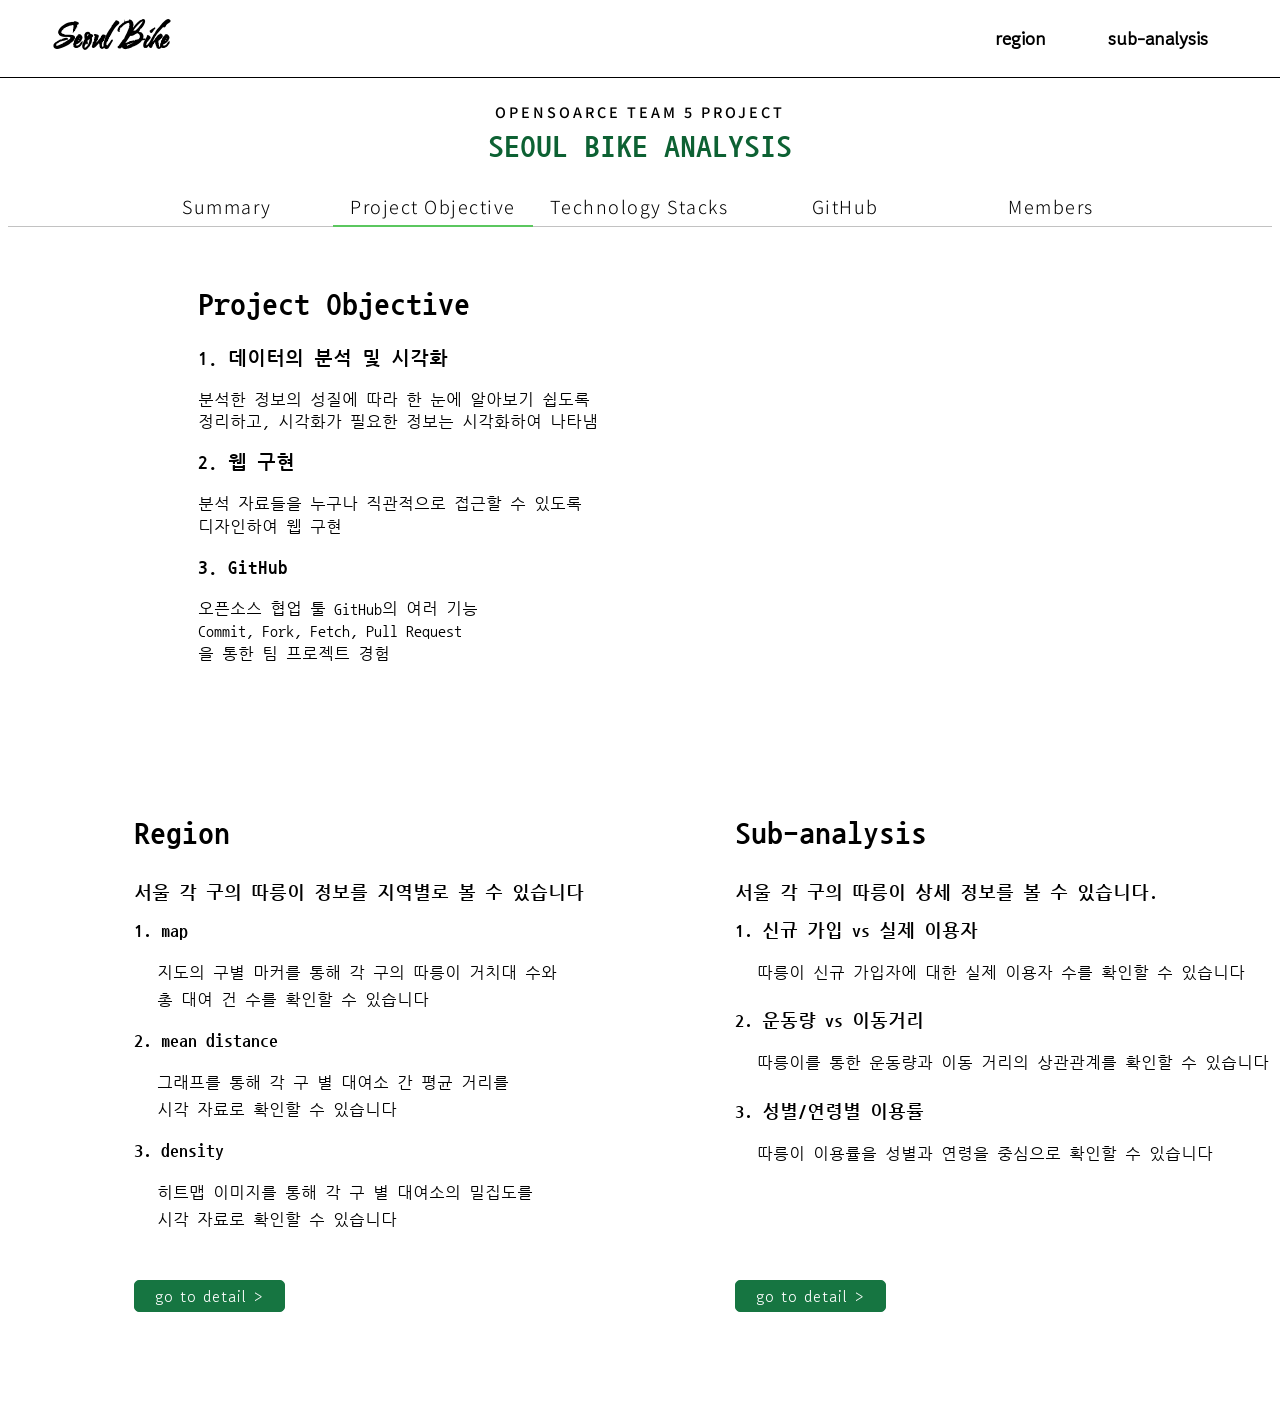
==== main-1.html @ 70236414 "Add files via upload" ====
<!DOCTYPE html>
<html lang="en">
<head>
    <meta charset="UTF-8">
    <title>따릉이</title>
    <link rel="preconnect" href="https://fonts.googleapis.com">
    <link rel="preconnect" href="https://fonts.gstatic.com" crossorigin>
    <link href="https://fonts.googleapis.com/css2?family=Gowun+Dodum&family=Nanum+Gothic+Coding:wght@400;700&family=Noto+Sans+KR:wght@100;300;400;500&family=Water+Brush&display=swap" rel="stylesheet">
    <link rel="stylesheet" href="main.css">
</head>
<body>
    <header id = "menubar">
        <h1 id = "main"><a href = "main.html">Seoul Bike</a></h1>
        <nav id = "menu">
            <nav>
                <ul id="main1">
                    <li class="mainmenu"><a href = "region.html">region</a></li>
                    <li class="mainmenu"><a href = "sub.html">sub-analysis</a></li>
                </ul>
            </nav>
        </nav>
    </header>

    </div>
    <div class = "content" id = "maincontent">
        <h2>OPENSOARCE TEAM 5 PROJECT</h2>
        <h1>SEOUL BIKE ANALYSIS</h1>
        
        <div id = "submenu">
            <button><a href="main.html">Summary</a></button>
            <button id = "active"><a href="main-1.html">Project Objective</a></button>
            <button><a href="main-2.html">Technology Stacks</a></button>
            <button><a href="main-3.html">GitHub</a></button>
            <button><a href="main-4.html">Members</a></button>
        </div>

        <section id = "map_content">
            <article>
                <h1>Project Objective</h1>
                <h3>1. 데이터의 분석 및 시각화</h3>
                <p>
                분석한 정보의 성질에 따라 한 눈에 알아보기 쉽도록<br>
                정리하고, 시각화가 필요한 정보는 시각화하여 나타냄</p>
                <h3>2. 웹 구현</h3>
                <p>
                분석 자료들을 누구나 직관적으로 접근할 수 있도록<br>
                디자인하여 웹 구현</p>
                <h3>3. GitHub</h3>
                <p>
                오픈소스 협업 툴 GitHub의 여러 기능<br>
                Commit, Fork, Fetch, Pull Request<br>
                을 통한 팀 프로젝트 경험</p>
            </article>
        </section>

    </div>
    <div class = "content" id = "subcon">
        <article class = "mainsec" id = "m1">
            <h1>Region</h1>
            <h3>서울 각 구의 따릉이 정보를 지역별로 볼 수 있습니다</h3>
            <h3>1. map</h3>
            <p>
            지도의 구별 마커를 통해 각 구의 따릉이 거치대 수와<br>
            총 대여 건 수를 확인할 수 있습니다</p>
            <h3>2. mean distance</h3>
            <p>
            그래프를 통해 각 구 별 대여소 간 평균 거리를<br> 
            시각 자료로 확인할 수 있습니다</p>
            <h3>3. density</h3>
            <p>
            히트맵 이미지를 통해 각 구 별 대여소의 밀집도를<br>
            시각 자료로 확인할 수 있습니다</p>
            <button class = "but"><a href = "region.html"> go to detail ></a></button>
        </article>
        <article class = "mainsec" id = "m2">
            <h1>Sub-analysis</h1>
            <h3>서울 각 구의 따릉이 상세 정보를 볼 수 있습니다.</h3>
            <h3>1. 신규 가입 vs 실제 이용자</h3>
            <p>따릉이 신규 가입자에 대한 실제 이용자 수를 확인할 수 있습니다</p>
            <h3>2. 운동량 vs 이동거리</h3>
            <p>따릉이를 통한 운동량과 이동 거리의 상관관계를 확인할 수 있습니다</p>
            <h3>3. 성별/연령별 이용률</h3>
            <p>따릉이 이용률을 성별과 연령을 중심으로 확인할 수 있습니다</p>
            <button class = "but"><a href = "sub.html"> go to detail ></a></button>
        </article>

    </div>
    
    
    
</body>
</html>
---- main.css ----
header>h1{
    margin-left:3%;
    font-family: 'Water Brush', cursive;
}
ul, ol, li{list-style: none;}
ul::after{/*li float 해제*/
    content:"";display:block; clear:both;
}
header a{
    color: black;
    text-decoration: none;
}
.mainmenu{
    font-family: 'Gowun Dodum', sans-serif;     
}
header a:visited{
    color: black;
    text-decoration: none;
}
.mainmenu>a:hover{
    color:rgb(82, 82, 82); font-size: 1.15rem;
}
header{
    height: 45px;
    width:100%;
    padding: 1rem;
    font-weight: bold;
    background:white;
    display:flex;
    justify-content: space-between;
    align-items: center;
    position: fixed;
    border-bottom: solid 1px black;
    top:0; left:0;
}
body{
    padding-top:60px
}
#menu{
    width: 30%; text-align:center;
}  
#main1>li{
    text-align:center;
    position:relative;
    float:left;
}
#main1>li:hover>.submenu{
    display:block;
}

ul>li>a{
    text-align: center;
    margin:0 auto;
}
.submenu{
    display:none; position:absolute; width:100%; 
    font-size:0.95rem; text-align: center;
    padding-left: 0; padding-top:5px; padding-bottom: 5px;
    background:white;
    border: solid 1px black;
    line-height: 30px;
}
.mainmenu{
    font-size: 1.2rem; text-align:center;
    width: 40%;
}
.submenu>li:hover{
    background-color:rgb(196, 196, 196); 
}

.content{
    width: 100%;
    /* border: 3px solid red; */
    height: 675px;
    position:relative;
    /* position:static; */
    /* z-index:-1; */
    font-family: 'Nanum Gothic Coding', monospace;
}
#m1 h1{
    margin-top: 80px; margin-bottom:35px;
    margin-left: 20%; font-size: 2rem
}
#m2 h1{
    margin-top: 80px; margin-bottom:35px;
    margin-left: 15%; font-size: 2rem
}
/* .subsec h1{
    margin-top: 50px; margin-bottom:35px;
    margin-left: 7%; font-size: 2rem
} */
#m1 h3{
    margin-bottom:20px;
    margin-left: 20%; font-size:1.1rem;
}
#m2 h3{
    margin-bottom:20px;
    margin-left: 15%; font-size:1.1rem;
}
/* .subsec h3{
    margin-bottom:20px;
    margin-left: 7%; font-size:1.1rem;
} */
.mainsec{
    position: absolute;
    width : 50%; height: 675px;
}
#m2{ left : 50%;}
#m1 p{
    font-family: 'Nanum Gothic Coding', monospace;
    margin-left: 23.5%;
    line-height: 1.7em; 
}
#m2 p{
    font-family: 'Nanum Gothic Coding', monospace;
    margin-left: 18.5%; margin-bottom: 25px;
    line-height: 1.7em;
}
/* .subsec{
    position: absolute;
    width : 33.3%;
}
#s2{ left: 33.3%}
#s3{ left: 66.6%}

#s1>p{
    font-family: 'Nanum Gothic Coding', monospace;
    margin-left: 7%;
    line-height: 1.7em; 
}
#s2 p{
    font-family: 'Nanum Gothic Coding', monospace;
    margin-left: 10.5%; margin-bottom: 25px;
    line-height: 1.7em;
}
#s3 p{
    font-family: 'Nanum Gothic Coding', monospace;
    margin-left: 10.5%; margin-bottom: 25px;
    line-height: 1.7em;
} */
/*  */
/*  */
/*  */

#maincontent{
    width: 100%;
    height: 100%;
    position:static;
    font-family: 'Nanum Gothic Coding', monospace;
}
#maincontent>h1{
    text-align:center; 
    font-size:2rem; color:rgb(13, 97, 51);
    margin-top: 15px; margin-bottom:25px;
}
#maincontent>h2{
    font-family: 'Noto Sans KR', sans-serif;
    text-align:center;margin-top:40px; line-height: .5em;
    font-weight:500; font-size:.9rem; letter-spacing: 3px;
}
#maincontent>p{
    font-family: 'Noto Sans KR', sans-serif;
    margin-top:20px; margin-left:7%;
    font-weight:300; font-size:1.4rem; letter-spacing: 3px;
}
#submenu{
    margin-top:30px; text-align:center;
    font-weight:400; letter-spacing: 0px;
    width: 100%;
    border-bottom: 1px solid rgb(194, 194, 194);
}
#submenu>button{
    font-family: 'Noto Sans KR', sans-serif;
    border : 0px; background-color:white;
    font-size:1.125rem; font-weight: 300;
    margin-left:-8px;margin-right:-6px;
    height:34px; letter-spacing: 1.5px;
    box-sizing: border-box; 
    cursor: pointer;
}
#submenu a:hover{
    color: rgb(18, 113, 21);
    font-weight:400;
    border-bottom : 2px solid rgb(18, 113, 21);
}

#submenu button>a{
    width: 200px; height: 32px;
    color: black; display:block;
    text-decoration: none;
}
#submenu button>a:visited{
    text-decoration: none;
}
#submenu #active a{
    border-bottom : 2px solid rgb(91, 199, 95);
}
#submenu #active a:hover{
    color: rgb(18, 113, 21);
    border-bottom : 2px solid rgb(18, 113, 21);
}

section{
    width:100%;
    height:510px;
    /* border: 3px solid black; */
    position: relative;
    text-align: center; right:0;
}

#map_content article{
    position: absolute;
    /* z-index: -1; */
    text-align: left;
    line-height: 1.4em;
    left: 15%; top: 12%;
}
#map_content article h1{
    font-size:2rem;
    margin-top:5px;
}

#map_content a{
    color:rgb(13, 97, 51);
    text-decoration: none;
}

#map_content a:hover{
    font-weight:bold;
}
#map_content a:visited{
    color:rgb(13, 97, 51);
    text-decoration: none;
}

#subcon button{
    position: absolute;
    margin-left:20%;
    font-family: 'Gowun Dodum', sans-serif;
    font-size:1rem; letter-spacing: 1px;
    background-color:rgb(22, 117, 65); color:white;
    border : 1px solid rgb(22, 117, 65);
    border-radius:5px; padding: 3px; padding-left:20px;padding-right:20px;
    bottom:100px;
}
#subcon .but:hover{background-color:rgb(13, 97, 51);}
#subcon a{ color: white; text-decoration: none;}
#subcon a:visited{text-decoration:none;}
#m2 button{
    margin-left : 15%;
}
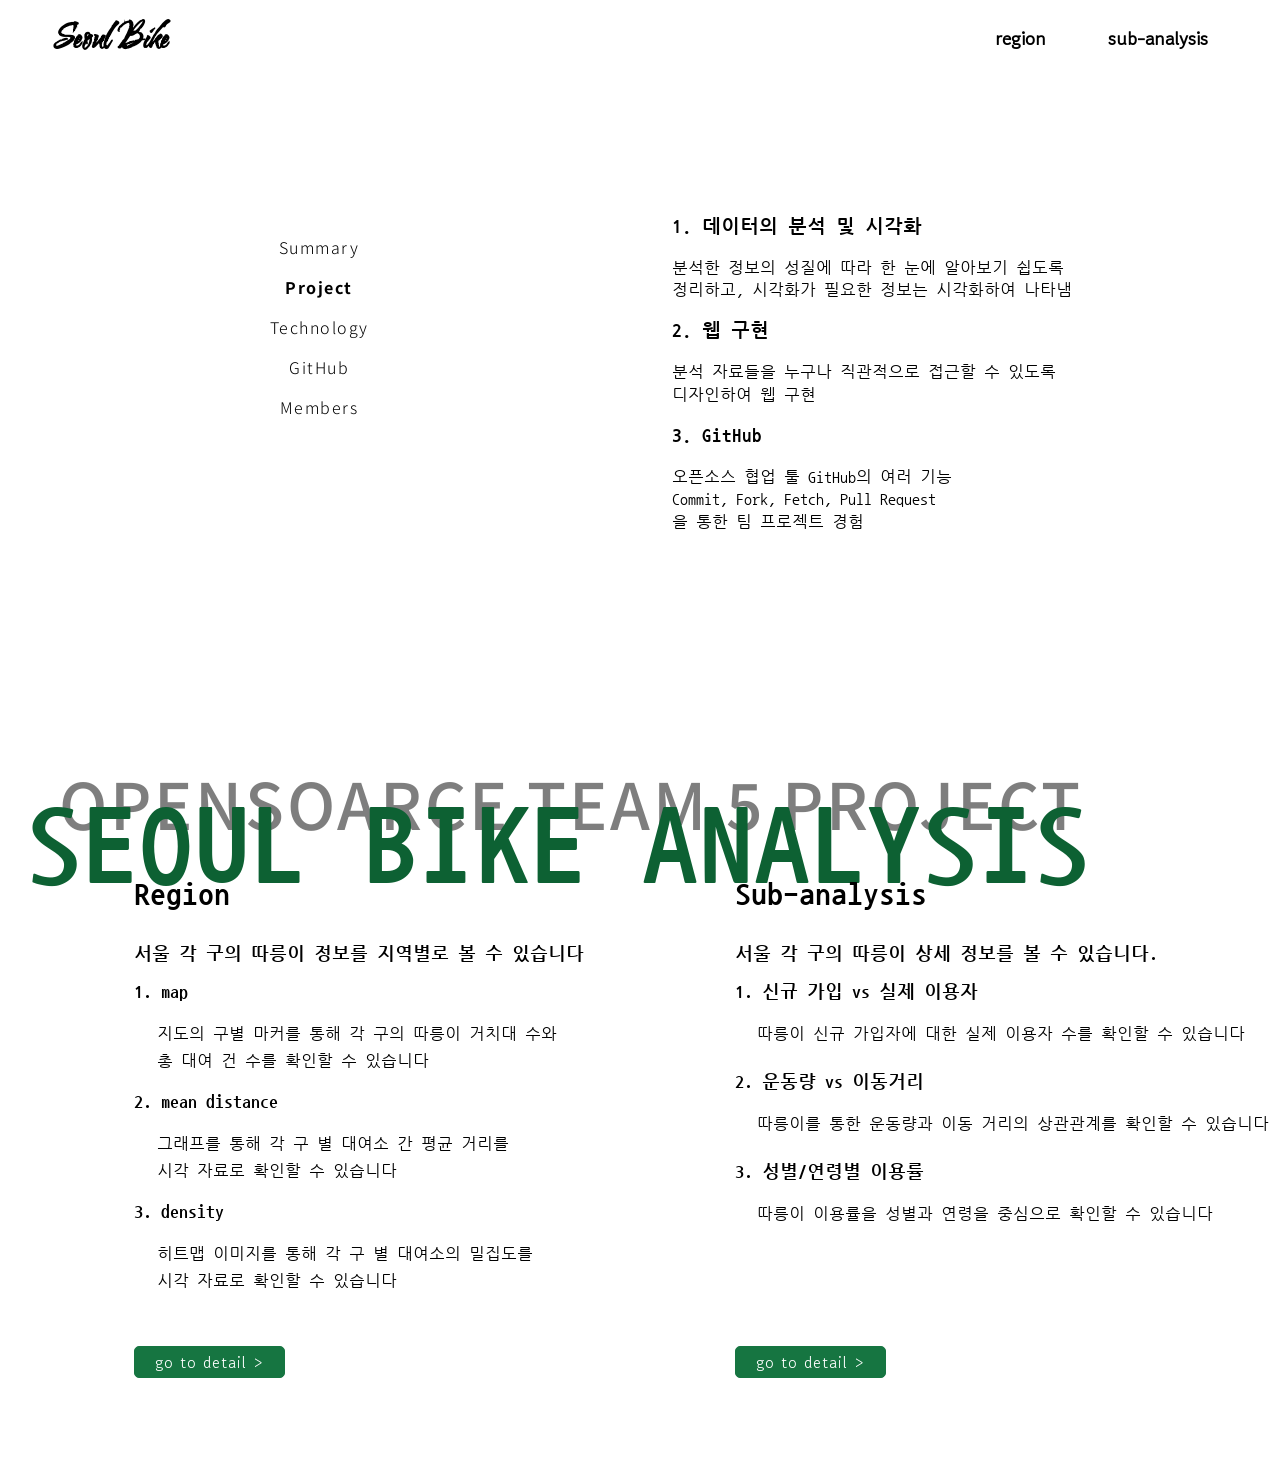
==== commit 6d1a3db5: "Update main-1.html" ====
--- a/main-1.html
+++ b/main-1.html
@@ -23,20 +23,22 @@
 
     </div>
     <div class = "content" id = "maincontent">
-        <h2>OPENSOARCE TEAM 5 PROJECT</h2>
-        <h1>SEOUL BIKE ANALYSIS</h1>
-        
+        <article id = "tit">
+            <h2>OPENSOARCE TEAM 5 PROJECT</h2>
+            <h1>SEOUL BIKE ANALYSIS</h1>
+        </article>
+            
         <div id = "submenu">
-            <button><a href="main.html">Summary</a></button>
-            <button id = "active"><a href="main-1.html">Project Objective</a></button>
-            <button><a href="main-2.html">Technology Stacks</a></button>
-            <button><a href="main-3.html">GitHub</a></button>
+            <button><a href="main.html">Summary</a></button><br>
+            <button id = "active"><a href="main-1.html">Project</a></button><br>
+            <button><a href="main-2.html">Technology</a></button><br>
+            <button><a href="main-3.html">GitHub</a></button><br>
             <button><a href="main-4.html">Members</a></button>
         </div>
 
         <section id = "map_content">
             <article>
-                <h1>Project Objective</h1>
+                <!-- <h1>Project Objective</h1> -->
                 <h3>1. 데이터의 분석 및 시각화</h3>
                 <p>
                 분석한 정보의 성질에 따라 한 눈에 알아보기 쉽도록<br>
--- a/main.css
+++ b/main.css
@@ -30,8 +30,9 @@
     justify-content: space-between;
     align-items: center;
     position: fixed;
-    border-bottom: solid 1px black;
+    /* border-bottom: solid 1px black; */
     top:0; left:0;
+    z-index:0;
 }
 body{
     padding-top:60px
@@ -103,9 +104,34 @@
 } */
 .mainsec{
     position: absolute;
-    width : 50%; height: 675px;
-}
-#m2{ left : 50%;}
+    margin-top: 60px;
+    width : 50%; height: 680px;
+    /* border: 3px solid red; */
+    
+}
+#m2{ left : 50%; 
+    /* color:rgb(234, 234, 234); */
+    /* background:url(sub.png);
+    background-size: cover; */
+}
+#m1{color:rgb(0, 0, 0);}
+/* #m1::after{
+    width:100%; height:680px;
+    opacity:0.6; z-index: -1;
+    position:absolute;
+    content:""; bottom:0;left:0;
+    background:url(reg3.png);
+    background-size: cover;
+}
+#m2::after{
+    width:100%; height:680px;
+    opacity:0.8; z-index: -1;
+    position:absolute;
+    content:""; bottom:0;left:0;
+    background:url(sub1.png);
+    background-size: cover;
+} */
+
 #m1 p{
     font-family: 'Nanum Gothic Coding', monospace;
     margin-left: 23.5%;
@@ -116,47 +142,31 @@
     margin-left: 18.5%; margin-bottom: 25px;
     line-height: 1.7em;
 }
-/* .subsec{
-    position: absolute;
-    width : 33.3%;
-}
-#s2{ left: 33.3%}
-#s3{ left: 66.6%}
-
-#s1>p{
-    font-family: 'Nanum Gothic Coding', monospace;
-    margin-left: 7%;
-    line-height: 1.7em; 
-}
-#s2 p{
-    font-family: 'Nanum Gothic Coding', monospace;
-    margin-left: 10.5%; margin-bottom: 25px;
-    line-height: 1.7em;
-}
-#s3 p{
-    font-family: 'Nanum Gothic Coding', monospace;
-    margin-left: 10.5%; margin-bottom: 25px;
-    line-height: 1.7em;
-} */
+
 /*  */
 /*  */
 /*  */
-
+#tit{
+    width: 50%; left:0;bottom:0;
+}
 #maincontent{
-    width: 100%;
-    height: 100%;
+    width: 100%;height: 670px; 
+    /* border:3px solid red; */
     position:static;
     font-family: 'Nanum Gothic Coding', monospace;
 }
-#maincontent>h1{
-    text-align:center; 
-    font-size:2rem; color:rgb(13, 97, 51);
-    margin-top: 15px; margin-bottom:25px;
-}
-#maincontent>h2{
+#tit>h1{
+    margin-top:40px; position:absolute;
+    text-align:center; bottom:0;left:0;
+    font-size:7rem; color:rgb(13, 97, 51);
+    margin-top: 15px;  margin-bottom:0;
+    z-index:-1; margin-left:2%;
+}
+#tit>h2{ text-align:center;margin-left:4%;z-index:-1; 
     font-family: 'Noto Sans KR', sans-serif;
-    text-align:center;margin-top:40px; line-height: .5em;
-    font-weight:500; font-size:.9rem; letter-spacing: 3px;
+    line-height: 1.5em;position:absolute;
+    bottom:0; margin-bottom:50px; opacity:0.5;
+    font-weight:500; font-size:4rem; letter-spacing: 3px;
 }
 #maincontent>p{
     font-family: 'Noto Sans KR', sans-serif;
@@ -164,28 +174,28 @@
     font-weight:300; font-size:1.4rem; letter-spacing: 3px;
 }
 #submenu{
-    margin-top:30px; text-align:center;
+    position:absolute;
+    margin-top:13%; text-align:center;
     font-weight:400; letter-spacing: 0px;
-    width: 100%;
-    border-bottom: 1px solid rgb(194, 194, 194);
+    width: 50%; left:0; z-index:0;
 }
 #submenu>button{
     font-family: 'Noto Sans KR', sans-serif;
     border : 0px; background-color:white;
-    font-size:1.125rem; font-weight: 300;
+    font-size:1rem; font-weight: 300;
     margin-left:-8px;margin-right:-6px;
-    height:34px; letter-spacing: 1.5px;
+    height:40px; letter-spacing: 1.5px;
     box-sizing: border-box; 
     cursor: pointer;
 }
 #submenu a:hover{
     color: rgb(18, 113, 21);
     font-weight:400;
-    border-bottom : 2px solid rgb(18, 113, 21);
+    /* border-bottom : 2px solid rgb(18, 113, 21); */
 }
 
 #submenu button>a{
-    width: 200px; height: 32px;
+    width: 140px; height: 40px;
     color: black; display:block;
     text-decoration: none;
 }
@@ -193,27 +203,27 @@
     text-decoration: none;
 }
 #submenu #active a{
-    border-bottom : 2px solid rgb(91, 199, 95);
+    font-weight:bold;
 }
 #submenu #active a:hover{
     color: rgb(18, 113, 21);
-    border-bottom : 2px solid rgb(18, 113, 21);
+    /* border-bottom : 2px solid rgb(18, 113, 21); */
 }
 
 section{
-    width:100%;
-    height:510px;
+    width:50%; left:50%;
+    height:540px; display:flex; align-items: center;
     /* border: 3px solid black; */
     position: relative;
-    text-align: center; right:0;
+    right:0;
 }
 
 #map_content article{
-    position: absolute;
-    /* z-index: -1; */
+    top:50%; margin-left:5%;
+    transform:translateY(10%);
     text-align: left;
     line-height: 1.4em;
-    left: 15%; top: 12%;
+    left:5%;top: 20%;
 }
 #map_content article h1{
     font-size:2rem;
@@ -241,11 +251,11 @@
     background-color:rgb(22, 117, 65); color:white;
     border : 1px solid rgb(22, 117, 65);
     border-radius:5px; padding: 3px; padding-left:20px;padding-right:20px;
-    bottom:100px;
+    bottom:100px; z-index:0;
 }
 #subcon .but:hover{background-color:rgb(13, 97, 51);}
 #subcon a{ color: white; text-decoration: none;}
 #subcon a:visited{text-decoration:none;}
 #m2 button{
     margin-left : 15%;
-}+}
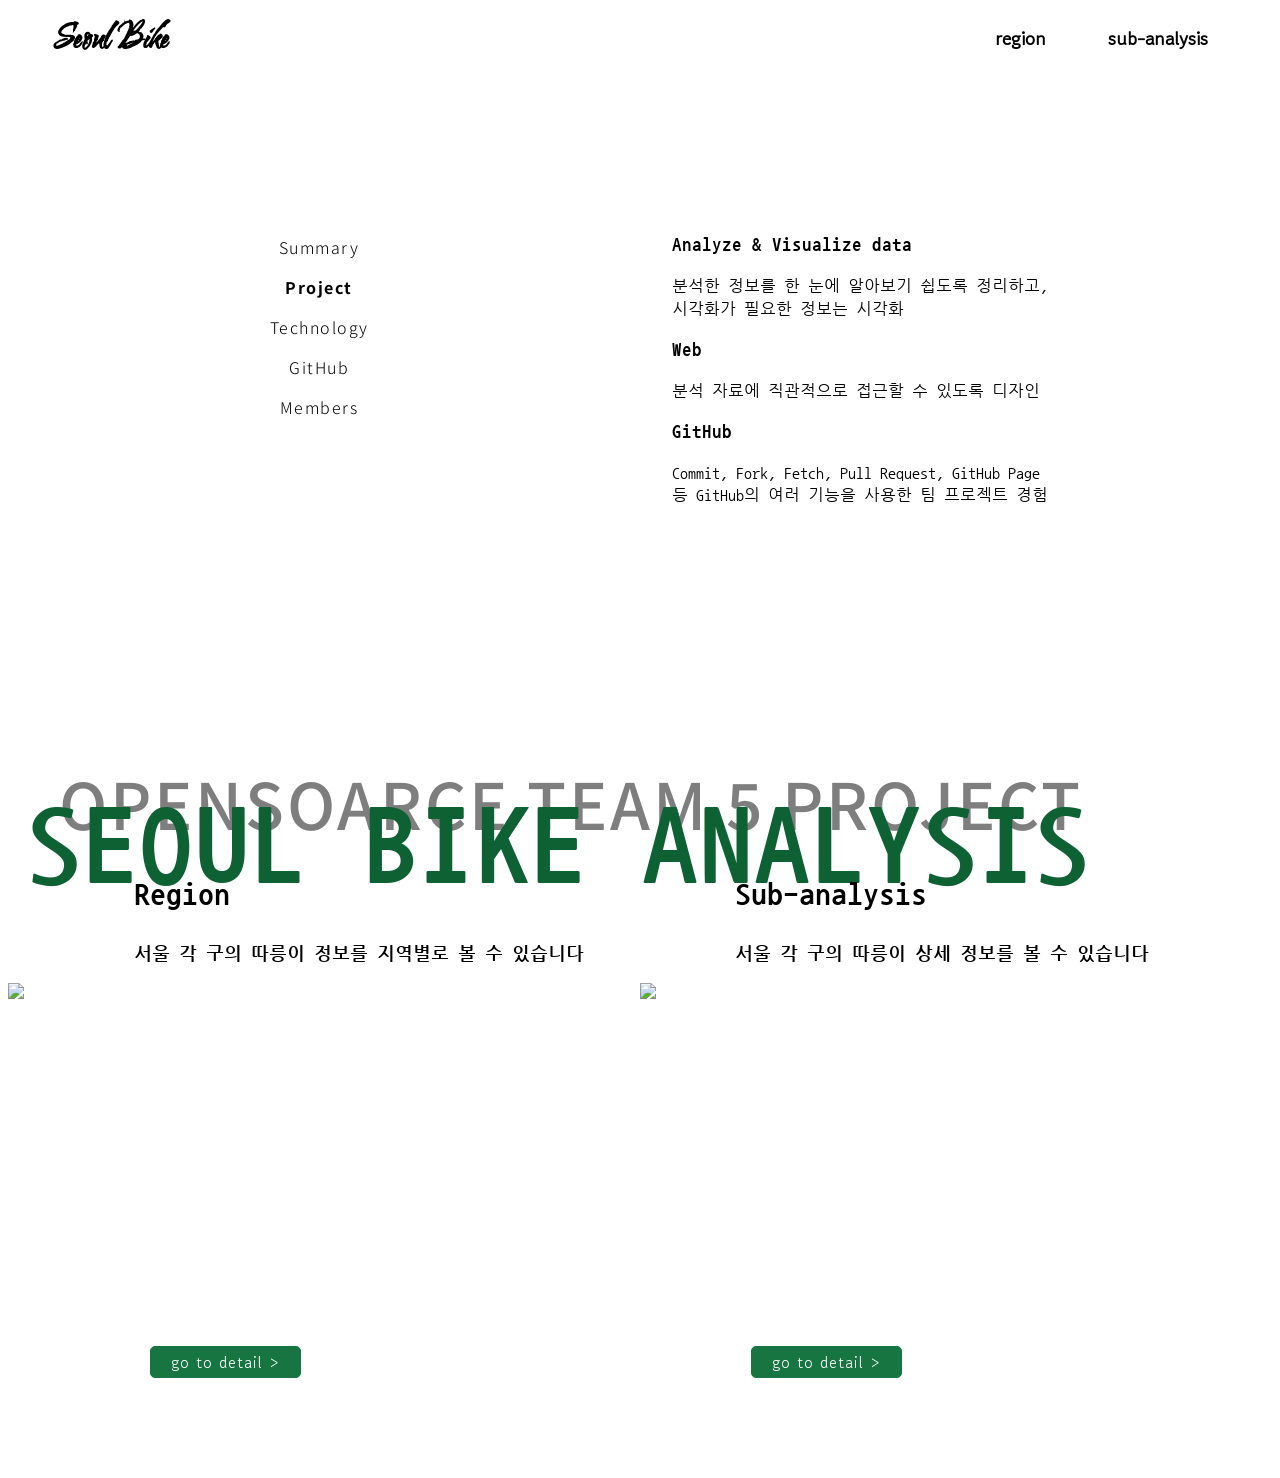
==== commit 32d62156: "Update main-1.html" ====
--- a/main-1.html
+++ b/main-1.html
@@ -39,19 +39,17 @@
         <section id = "map_content">
             <article>
                 <!-- <h1>Project Objective</h1> -->
-                <h3>1. 데이터의 분석 및 시각화</h3>
+                <h3>Analyze & Visualize data</h3>
                 <p>
-                분석한 정보의 성질에 따라 한 눈에 알아보기 쉽도록<br>
-                정리하고, 시각화가 필요한 정보는 시각화하여 나타냄</p>
-                <h3>2. 웹 구현</h3>
+                분석한 정보를 한 눈에 알아보기 쉽도록 정리하고,<br> 
+                시각화가 필요한 정보는 시각화</p>
+                <h3>Web</h3>
                 <p>
-                분석 자료들을 누구나 직관적으로 접근할 수 있도록<br>
-                디자인하여 웹 구현</p>
-                <h3>3. GitHub</h3>
+                분석 자료에 직관적으로 접근할 수 있도록 디자인</p>
+                <h3>GitHub</h3>
                 <p>
-                오픈소스 협업 툴 GitHub의 여러 기능<br>
-                Commit, Fork, Fetch, Pull Request<br>
-                을 통한 팀 프로젝트 경험</p>
+                Commit, Fork, Fetch, Pull Request, GitHub Page<br>
+                등 GitHub의 여러 기능을 사용한 팀 프로젝트 경험</p>
             </article>
         </section>
 
@@ -60,36 +58,17 @@
         <article class = "mainsec" id = "m1">
             <h1>Region</h1>
             <h3>서울 각 구의 따릉이 정보를 지역별로 볼 수 있습니다</h3>
-            <h3>1. map</h3>
-            <p>
-            지도의 구별 마커를 통해 각 구의 따릉이 거치대 수와<br>
-            총 대여 건 수를 확인할 수 있습니다</p>
-            <h3>2. mean distance</h3>
-            <p>
-            그래프를 통해 각 구 별 대여소 간 평균 거리를<br> 
-            시각 자료로 확인할 수 있습니다</p>
-            <h3>3. density</h3>
-            <p>
-            히트맵 이미지를 통해 각 구 별 대여소의 밀집도를<br>
-            시각 자료로 확인할 수 있습니다</p>
+            <img src="map2.png">
             <button class = "but"><a href = "region.html"> go to detail ></a></button>
         </article>
         <article class = "mainsec" id = "m2">
             <h1>Sub-analysis</h1>
-            <h3>서울 각 구의 따릉이 상세 정보를 볼 수 있습니다.</h3>
-            <h3>1. 신규 가입 vs 실제 이용자</h3>
-            <p>따릉이 신규 가입자에 대한 실제 이용자 수를 확인할 수 있습니다</p>
-            <h3>2. 운동량 vs 이동거리</h3>
-            <p>따릉이를 통한 운동량과 이동 거리의 상관관계를 확인할 수 있습니다</p>
-            <h3>3. 성별/연령별 이용률</h3>
-            <p>따릉이 이용률을 성별과 연령을 중심으로 확인할 수 있습니다</p>
+            <h3>서울 각 구의 따릉이 상세 정보를 볼 수 있습니다</h3>
+            <img src="graph.png">
             <button class = "but"><a href = "sub.html"> go to detail ></a></button>
         </article>
 
     </div>
-    
-    
-    
 </body>
 </html>
 
--- a/main.css
+++ b/main.css
@@ -32,7 +32,7 @@
     position: fixed;
     /* border-bottom: solid 1px black; */
     top:0; left:0;
-    z-index:0;
+    z-index:1;
 }
 body{
     padding-top:60px
@@ -60,6 +60,7 @@
     background:white;
     border: solid 1px black;
     line-height: 30px;
+    z-index:2;
 }
 .mainmenu{
     font-size: 1.2rem; text-align:center;
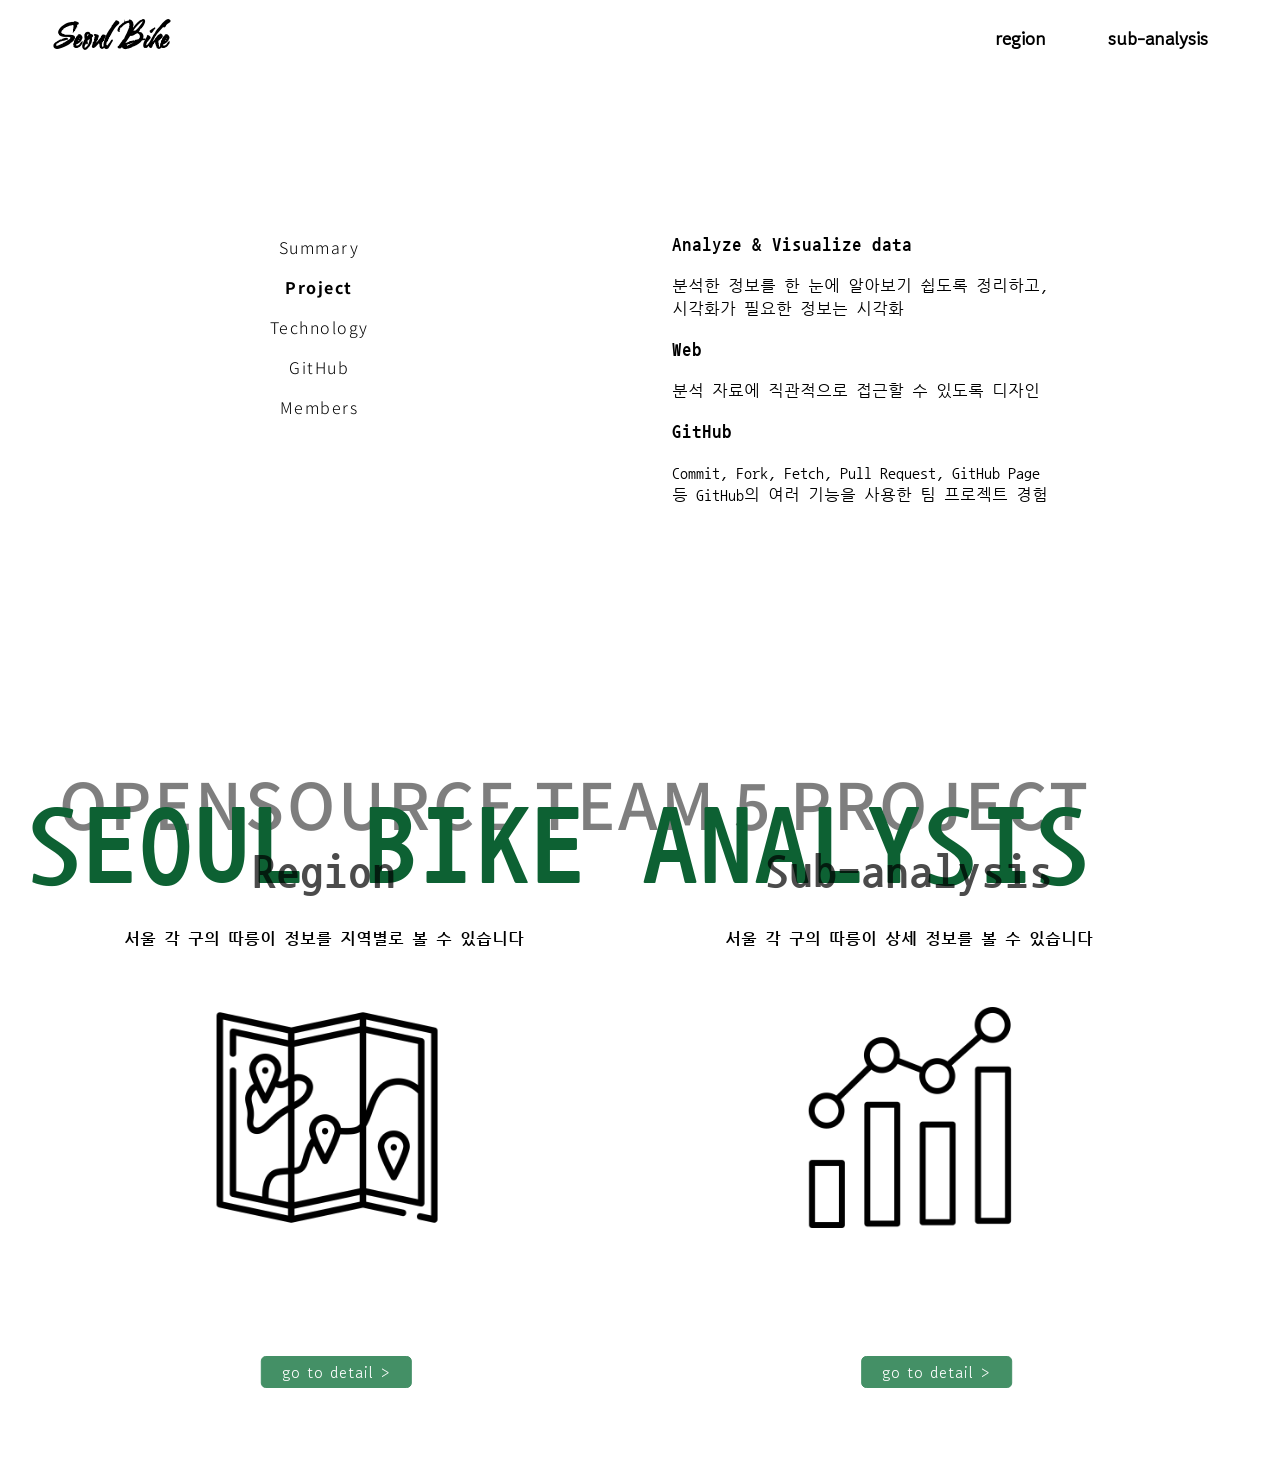
==== commit cb09fdc0: "Update main-1.html" ====
--- a/main-1.html
+++ b/main-1.html
@@ -24,7 +24,7 @@
     </div>
     <div class = "content" id = "maincontent">
         <article id = "tit">
-            <h2>OPENSOARCE TEAM 5 PROJECT</h2>
+            <h2>OPENSOURCE TEAM 5 PROJECT</h2>
             <h1>SEOUL BIKE ANALYSIS</h1>
         </article>
             
--- a/main.css
+++ b/main.css
@@ -32,7 +32,7 @@
     position: fixed;
     /* border-bottom: solid 1px black; */
     top:0; left:0;
-    z-index:1;
+    z-index:0;
 }
 body{
     padding-top:60px
@@ -60,7 +60,6 @@
     background:white;
     border: solid 1px black;
     line-height: 30px;
-    z-index:2;
 }
 .mainmenu{
     font-size: 1.2rem; text-align:center;
@@ -72,32 +71,25 @@
 
 .content{
     width: 100%;
-    /* border: 3px solid red; */
     height: 675px;
     position:relative;
-    /* position:static; */
-    /* z-index:-1; */
     font-family: 'Nanum Gothic Coding', monospace;
 }
-#m1 h1{
+/* #m1 h1{
     margin-top: 80px; margin-bottom:35px;
     margin-left: 20%; font-size: 2rem
 }
 #m2 h1{
     margin-top: 80px; margin-bottom:35px;
     margin-left: 15%; font-size: 2rem
-}
-/* .subsec h1{
-    margin-top: 50px; margin-bottom:35px;
-    margin-left: 7%; font-size: 2rem
 } */
 #m1 h3{
     margin-bottom:20px;
-    margin-left: 20%; font-size:1.1rem;
+    margin-left: 20%; font-size:1rem;
 }
 #m2 h3{
     margin-bottom:20px;
-    margin-left: 15%; font-size:1.1rem;
+    margin-left: 15%; font-size:1rem;
 }
 /* .subsec h3{
     margin-bottom:20px;
@@ -107,43 +99,15 @@
     position: absolute;
     margin-top: 60px;
     width : 50%; height: 680px;
+    text-align: center;
     /* border: 3px solid red; */
     
 }
-#m2{ left : 50%; 
-    /* color:rgb(234, 234, 234); */
-    /* background:url(sub.png);
-    background-size: cover; */
-}
-#m1{color:rgb(0, 0, 0);}
-/* #m1::after{
-    width:100%; height:680px;
-    opacity:0.6; z-index: -1;
-    position:absolute;
-    content:""; bottom:0;left:0;
-    background:url(reg3.png);
-    background-size: cover;
-}
-#m2::after{
-    width:100%; height:680px;
-    opacity:0.8; z-index: -1;
-    position:absolute;
-    content:""; bottom:0;left:0;
-    background:url(sub1.png);
-    background-size: cover;
-} */
-
-#m1 p{
-    font-family: 'Nanum Gothic Coding', monospace;
-    margin-left: 23.5%;
-    line-height: 1.7em; 
-}
-#m2 p{
-    font-family: 'Nanum Gothic Coding', monospace;
-    margin-left: 18.5%; margin-bottom: 25px;
-    line-height: 1.7em;
-}
-
+#m1{
+    transform:translateX(-10%);
+}
+#m2{ left : 50%; transform:translateX(-15%);
+}
 /*  */
 /*  */
 /*  */
@@ -226,11 +190,6 @@
     line-height: 1.4em;
     left:5%;top: 20%;
 }
-#map_content article h1{
-    font-size:2rem;
-    margin-top:5px;
-}
-
 #map_content a{
     color:rgb(13, 97, 51);
     text-decoration: none;
@@ -245,18 +204,47 @@
 }
 
 #subcon button{
-    position: absolute;
-    margin-left:20%;
+    position: absolute; opacity:.8;
+    /* margin-left:20%; */
     font-family: 'Gowun Dodum', sans-serif;
     font-size:1rem; letter-spacing: 1px;
+    border:0;
     background-color:rgb(22, 117, 65); color:white;
     border : 1px solid rgb(22, 117, 65);
     border-radius:5px; padding: 3px; padding-left:20px;padding-right:20px;
-    bottom:100px; z-index:0;
-}
-#subcon .but:hover{background-color:rgb(13, 97, 51);}
-#subcon a{ color: white; text-decoration: none;}
+    bottom:90px; z-index:0;
+}
+#subcon .but:hover{background-color:rgb(13, 82, 44)}
+#subcon a{ 
+    color: white; 
+    text-decoration: none;}
 #subcon a:visited{text-decoration:none;}
-#m2 button{
+/* #m2 button{
     margin-left : 15%;
-}
+} */
+article.mainsec img{
+    position: absolute;
+    margin-top:40px;
+    transform:translateX(-20%);
+    width: 35%;
+}
+#m2 img{
+    position: absolute;
+    margin-top:40px;
+    transform:translateX(-28%);
+    width: 35%;
+}
+
+#m1 h1{
+    font-size:3rem; opacity:.7;
+    margin-top: 50px; 
+    margin-bottom:35px;
+    margin-left: 20%;
+    /* text-shadow:2px 2px 5px grey; */
+}
+
+#m2 h1{
+    font-size:3rem;opacity:.7;
+    margin-top: 50px; margin-bottom:35px;
+    margin-left: 15%;
+}
